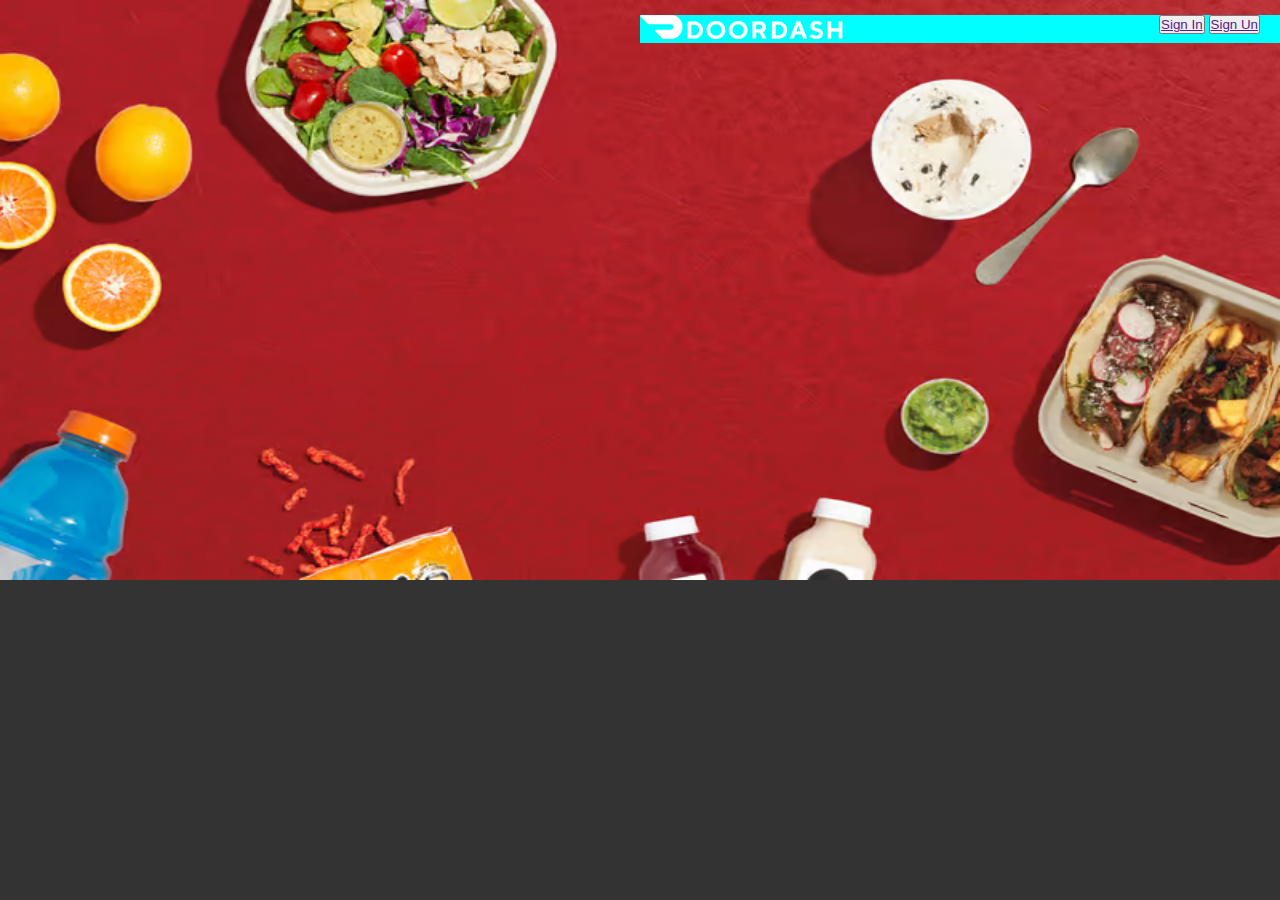
==== index.html @ 11073a84 "adicionando imagem de fundo do header e botões de login e signup" ====
<!DOCTYPE html>
<html lang="en">

<head>
    <meta charset="UTF-8">
    <meta http-equiv="X-UA-Compatible" content="IE=edge">
    <meta name="viewport" content="width=device-width, initial-scale=1.0">
    <link rel="stylesheet" href="reset.css">
    <link rel="stylesheet" href="style.css">
    <link rel="shortcut icon" href="img/favicon.ico" type="image/x-icon">
    <title>DoorDash Food Delivery & Takeout-From Restaurants Near You </title>
</head>

<body>
    <header>
        <img class="imagem-fundo-header" src="img/cabeçalho.avif" alt="">
        <div class="logoELogin">
            <div>
                <img src="img/Vector.png" alt="">
                <img src="img/svg.png" alt="">
            </div>
            <div>
                <ul>
                    <button><a href="">Sign In</a></button>
                    <button><a href="">Sign Un</a></button>
                </ul>
            </div>
        </div>
        <div class="titulo">
            
        </div>

    </header>

</html>
---- style.css ----
header{
    display: flex;
    justify-content:right;
    position: relative;
    height: 580px;
}
.imagem-fundo-header{
    width:100%
}
.logoELogin{
    background-color: aqua;
    width: 50%;
    display: flex;
    justify-content: space-between;
    flex-wrap: wrap;
    margin-top: 15px;
    padding-right: 20px;
    position: absolute;
}
.titulo{
    background-color: pink;
}
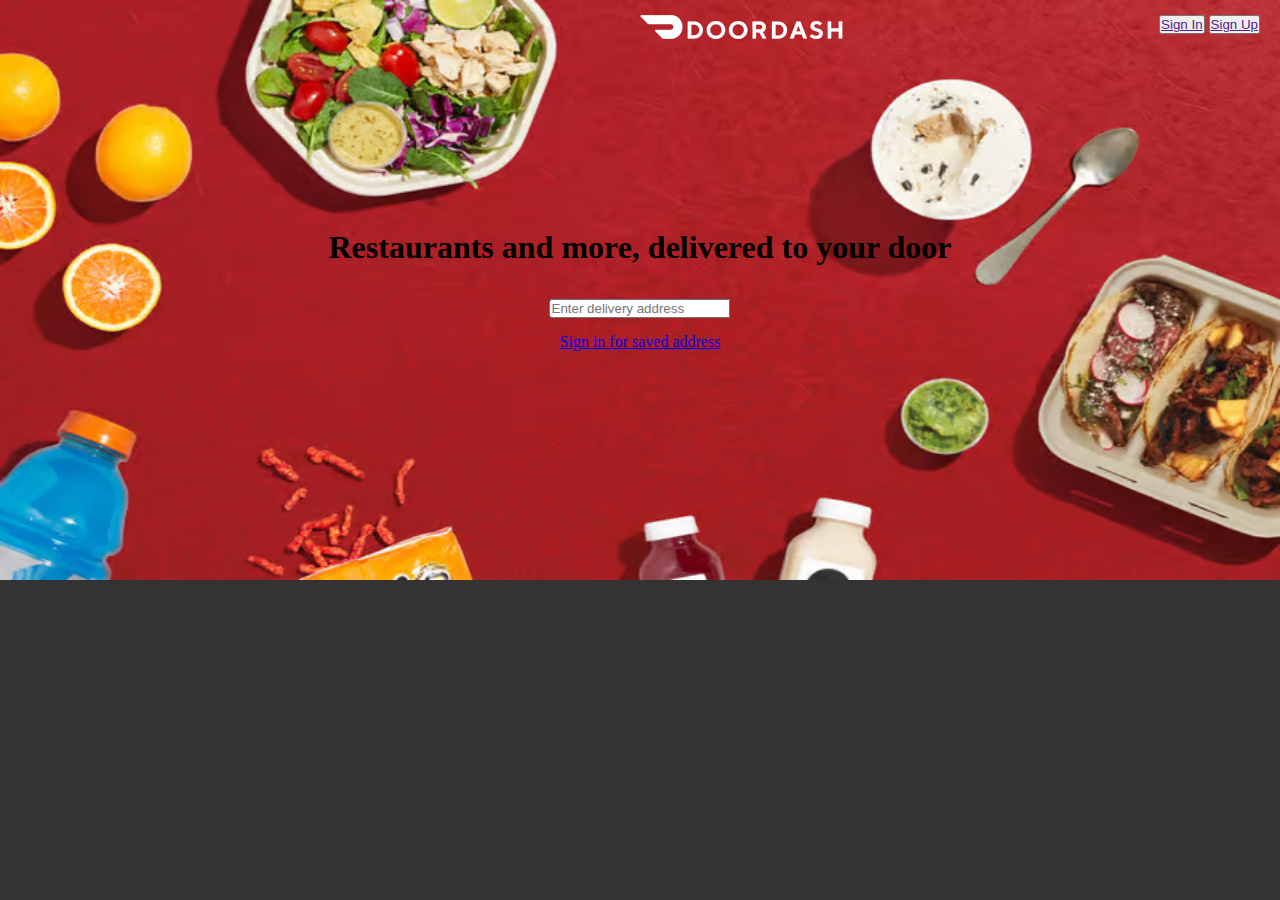
==== commit cf351fe8: "html do header concluido" ====
--- a/index.html
+++ b/index.html
@@ -22,12 +22,17 @@
             <div>
                 <ul>
                     <button><a href="">Sign In</a></button>
-                    <button><a href="">Sign Un</a></button>
+                    <button><a href="">Sign Up</a></button>
                 </ul>
             </div>
         </div>
         <div class="titulo">
-            
+            <h1>Restaurants and more, delivered to your door</h1>
+            <form action="" class="endereco-email-header">
+                <label for="email"></label>
+                <input type="search" placeholder="Enter delivery address">
+            </form>
+            <span><a href="#">Sign in for saved address</a></span>
         </div>
 
     </header>
--- a/style.css
+++ b/style.css
@@ -8,7 +8,6 @@
     width:100%
 }
 .logoELogin{
-    background-color: aqua;
     width: 50%;
     display: flex;
     justify-content: space-between;
@@ -18,5 +17,21 @@
     position: absolute;
 }
 .titulo{
-    background-color: pink;
+    position: absolute;
+    top: 50%;
+    left: 50%;
+    transform: translate(-50%, -50%);
+    flex-wrap: wrap;    
+}
+.endereco-email-header{
+    display: flex;
+    justify-content: center;
+    margin-top: 33px;
+}
+.titulo 
+span 
+a{
+    display: flex;
+    justify-content: center;
+    margin-top: 15px;
 }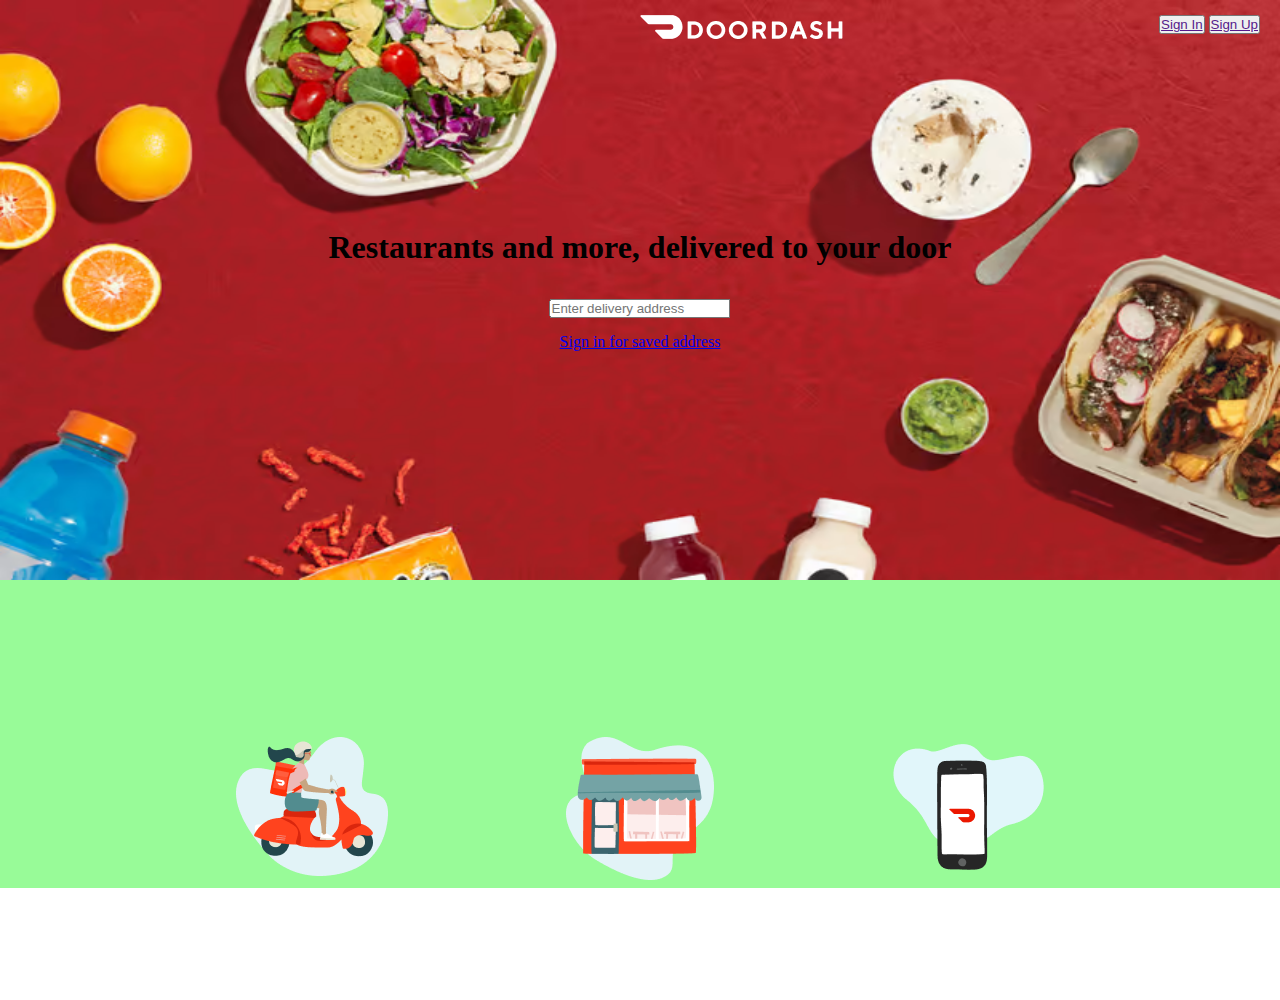
==== commit ebdf713b: "adicionando imagens da seção facilidades" ====
--- a/index.html
+++ b/index.html
@@ -34,7 +34,19 @@
             </form>
             <span><a href="#">Sign in for saved address</a></span>
         </div>
-
     </header>
+    <main>
+        <section class="facilidades">
+            <div class="moto">
+                <img src="img/ScootScoot.svg.png" alt="#">
+            </div>
+            <div class="loja">
+                <img src="img/Storefront.svg.png" alt="">
+            </div>
+            <div class="celular">
+                <img src="img/iphone.svg.png" alt="">
+            </div>
+        </section>
+    </main>
 
 </html>--- a/style.css
+++ b/style.css
@@ -34,4 +34,11 @@
     display: flex;
     justify-content: center;
     margin-top: 15px;
+}
+.facilidades{
+    padding: 150px 150px 0 150px;
+    display: flex;
+    justify-content: space-around;
+    flex-wrap: wrap;
+
 }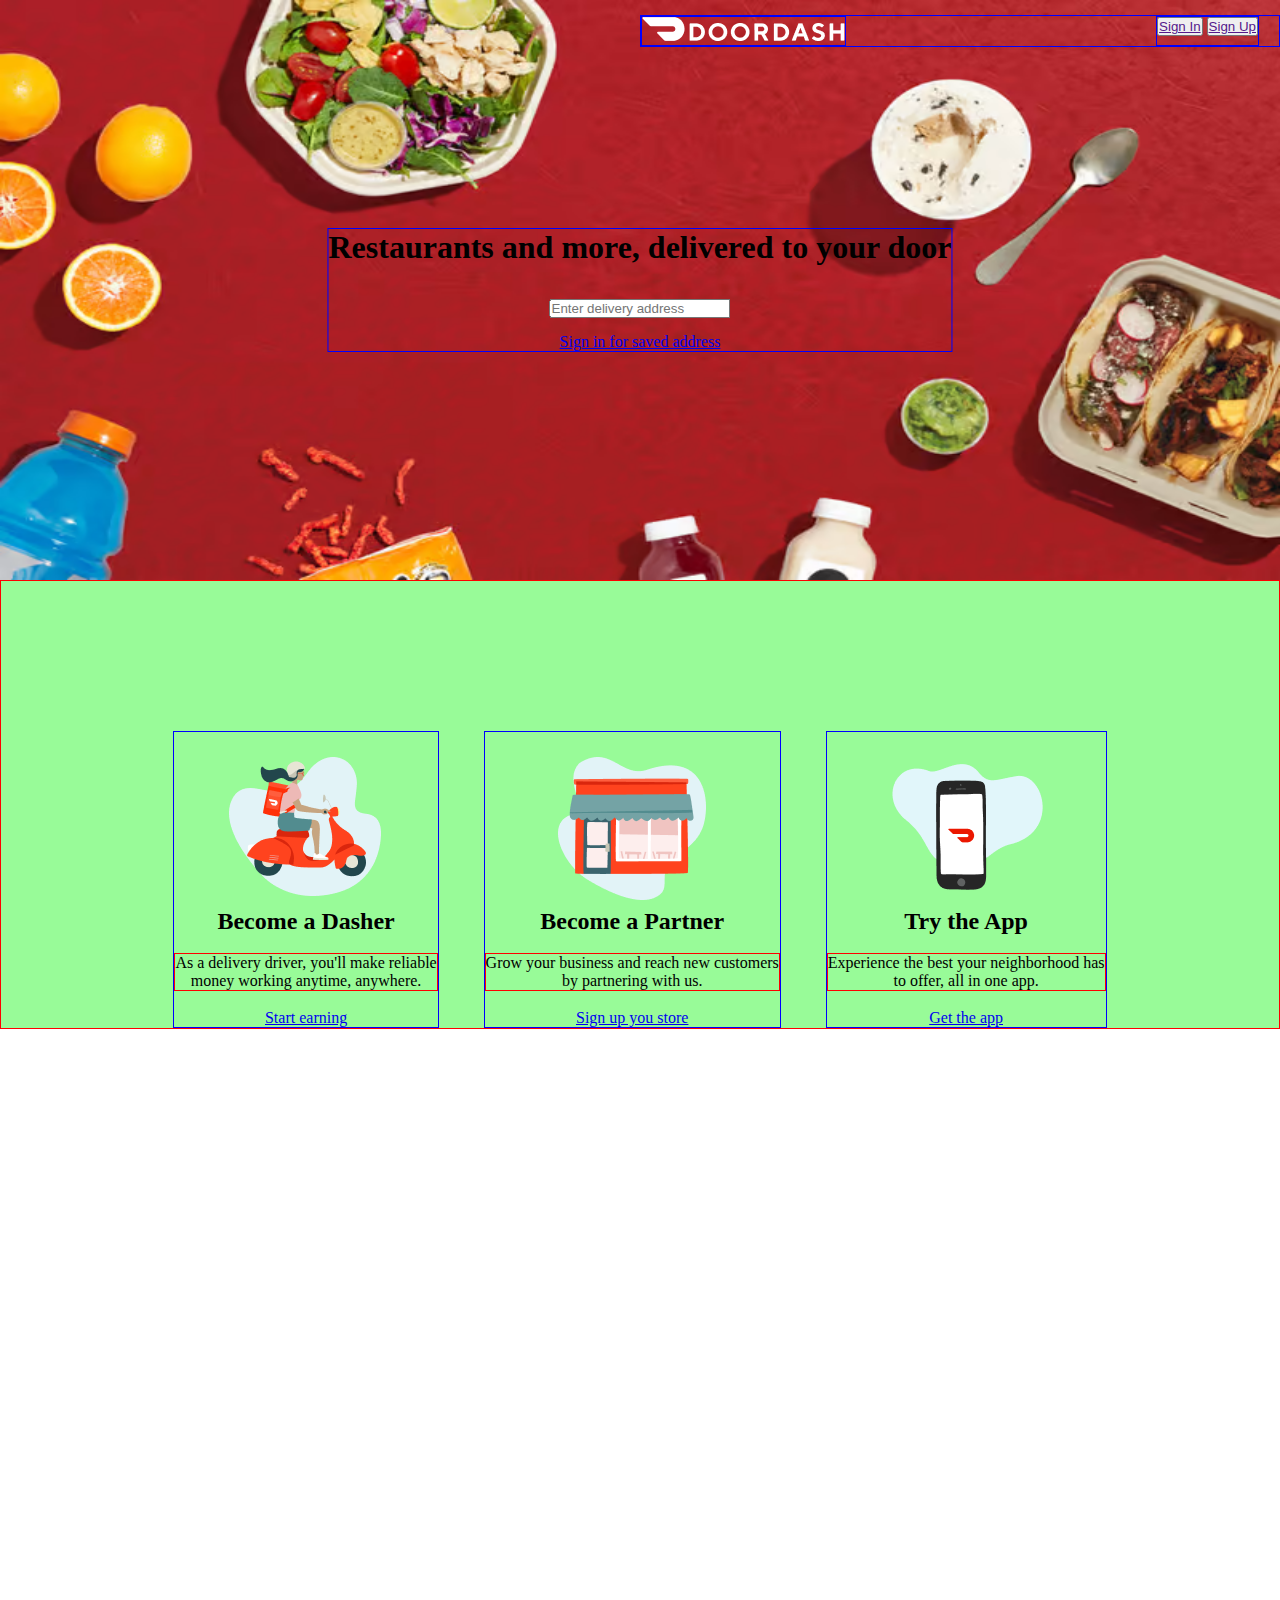
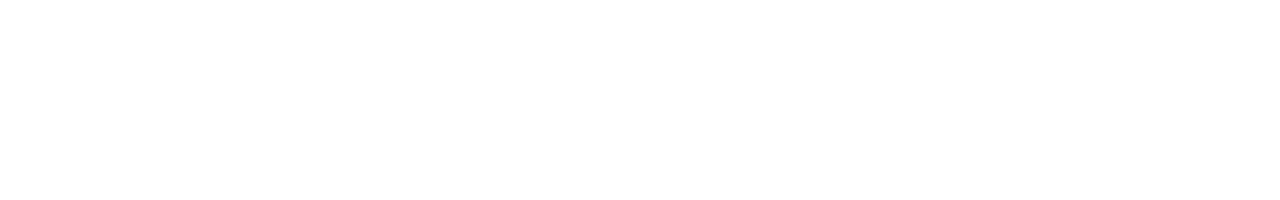
==== commit a808c5a3: "html da seção facilidades concluido" ====
--- a/index.html
+++ b/index.html
@@ -39,12 +39,24 @@
         <section class="facilidades">
             <div class="moto">
                 <img src="img/ScootScoot.svg.png" alt="#">
+                <h2>Become a Dasher</h2>
+                <p>As a delivery driver, you'll make reliable
+                    money working anytime, anywhere.</p>
+                <a href="#">Start earning</a>
             </div>
             <div class="loja">
                 <img src="img/Storefront.svg.png" alt="">
+                <h2>Become a Partner</h2>
+                <p>Grow your business and reach new customers
+                    by partnering with us.</p>
+                <a href="#">Sign up you store</a>
             </div>
             <div class="celular">
                 <img src="img/iphone.svg.png" alt="">
+                <h2>Try the App</h2>
+                <p>Experience the best your neighborhood has
+                    to offer, all in one app.</p>
+                <a href="#">Get the app</a>
             </div>
         </section>
     </main>
--- a/style.css
+++ b/style.css
@@ -40,5 +40,10 @@
     display: flex;
     justify-content: space-around;
     flex-wrap: wrap;
-
-}+    text-align: center;    
+}
+.facilidades, p{
+    border: 1px solid red;
+    white-space: pre-line;
+    
+}
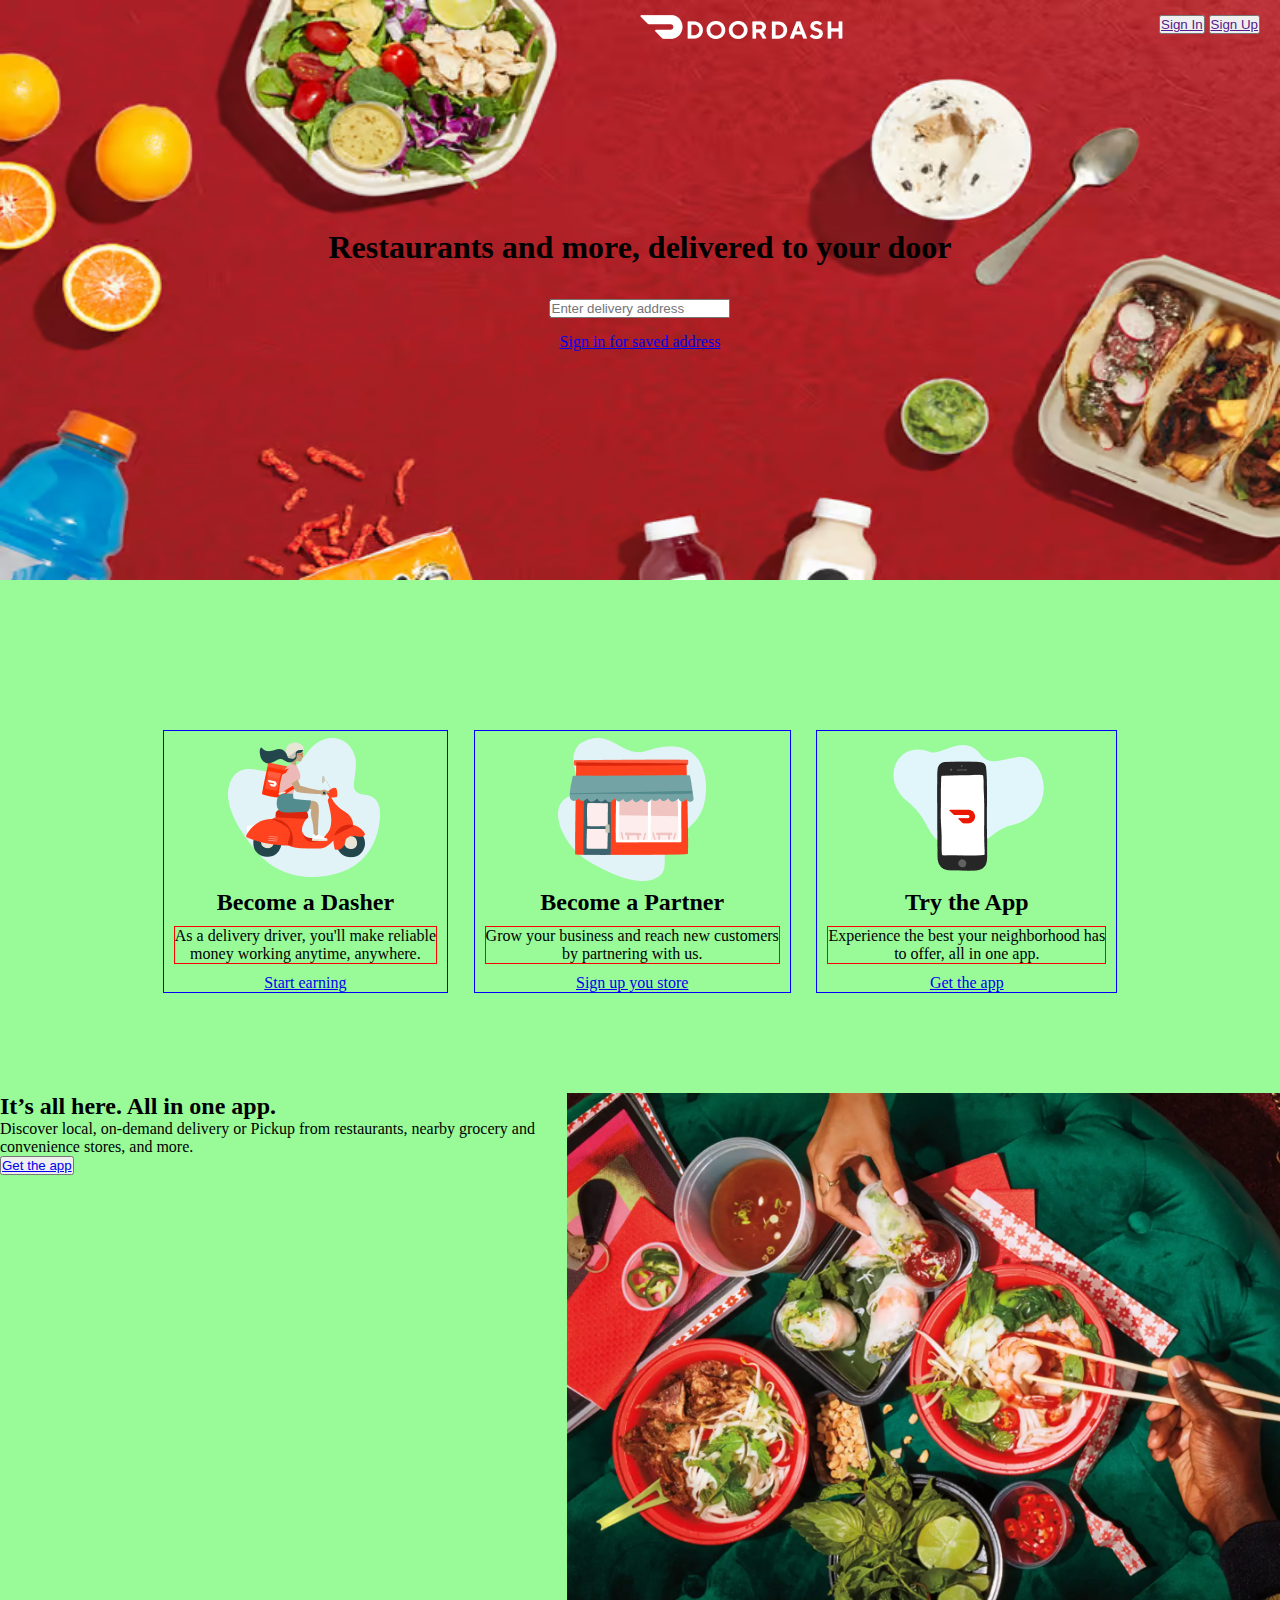
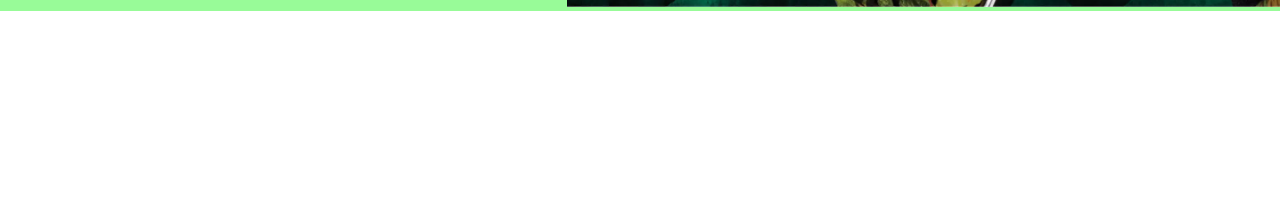
==== commit 29e4b509: "iniciando o html da seção all-in-one-app" ====
--- a/index.html
+++ b/index.html
@@ -59,6 +59,18 @@
                 <a href="#">Get the app</a>
             </div>
         </section>
+        <section class="all-in-one-app">
+            <div>
+                <h2>It’s all here. All in one app.</h2>
+                <p>Discover local, on-demand delivery or
+                    Pickup from restaurants, nearby grocery
+                    and convenience stores, and more.</p>
+                    <button><a href="#">Get the app</a></button>
+            </div>
+            <div>
+                <img src="img/imagem1" alt="pessoas comendo">
+            </div>
+        </section>
     </main>
 
 </html>--- a/style.css
+++ b/style.css
@@ -42,8 +42,24 @@
     flex-wrap: wrap;
     text-align: center;    
 }
-.facilidades, p{
+.facilidades p{
     border: 1px solid red;
     white-space: pre-line;
+    margin: 10px 10px;    
+}
+.all-in-one-app{
+    display: flex;
+    margin-top: 100px;
+}
+.all-in-one-app
+div 
+h2 
+p 
+button{
     
 }
+.all-in-one-app 
+img{
+    height: 514px;
+}
+
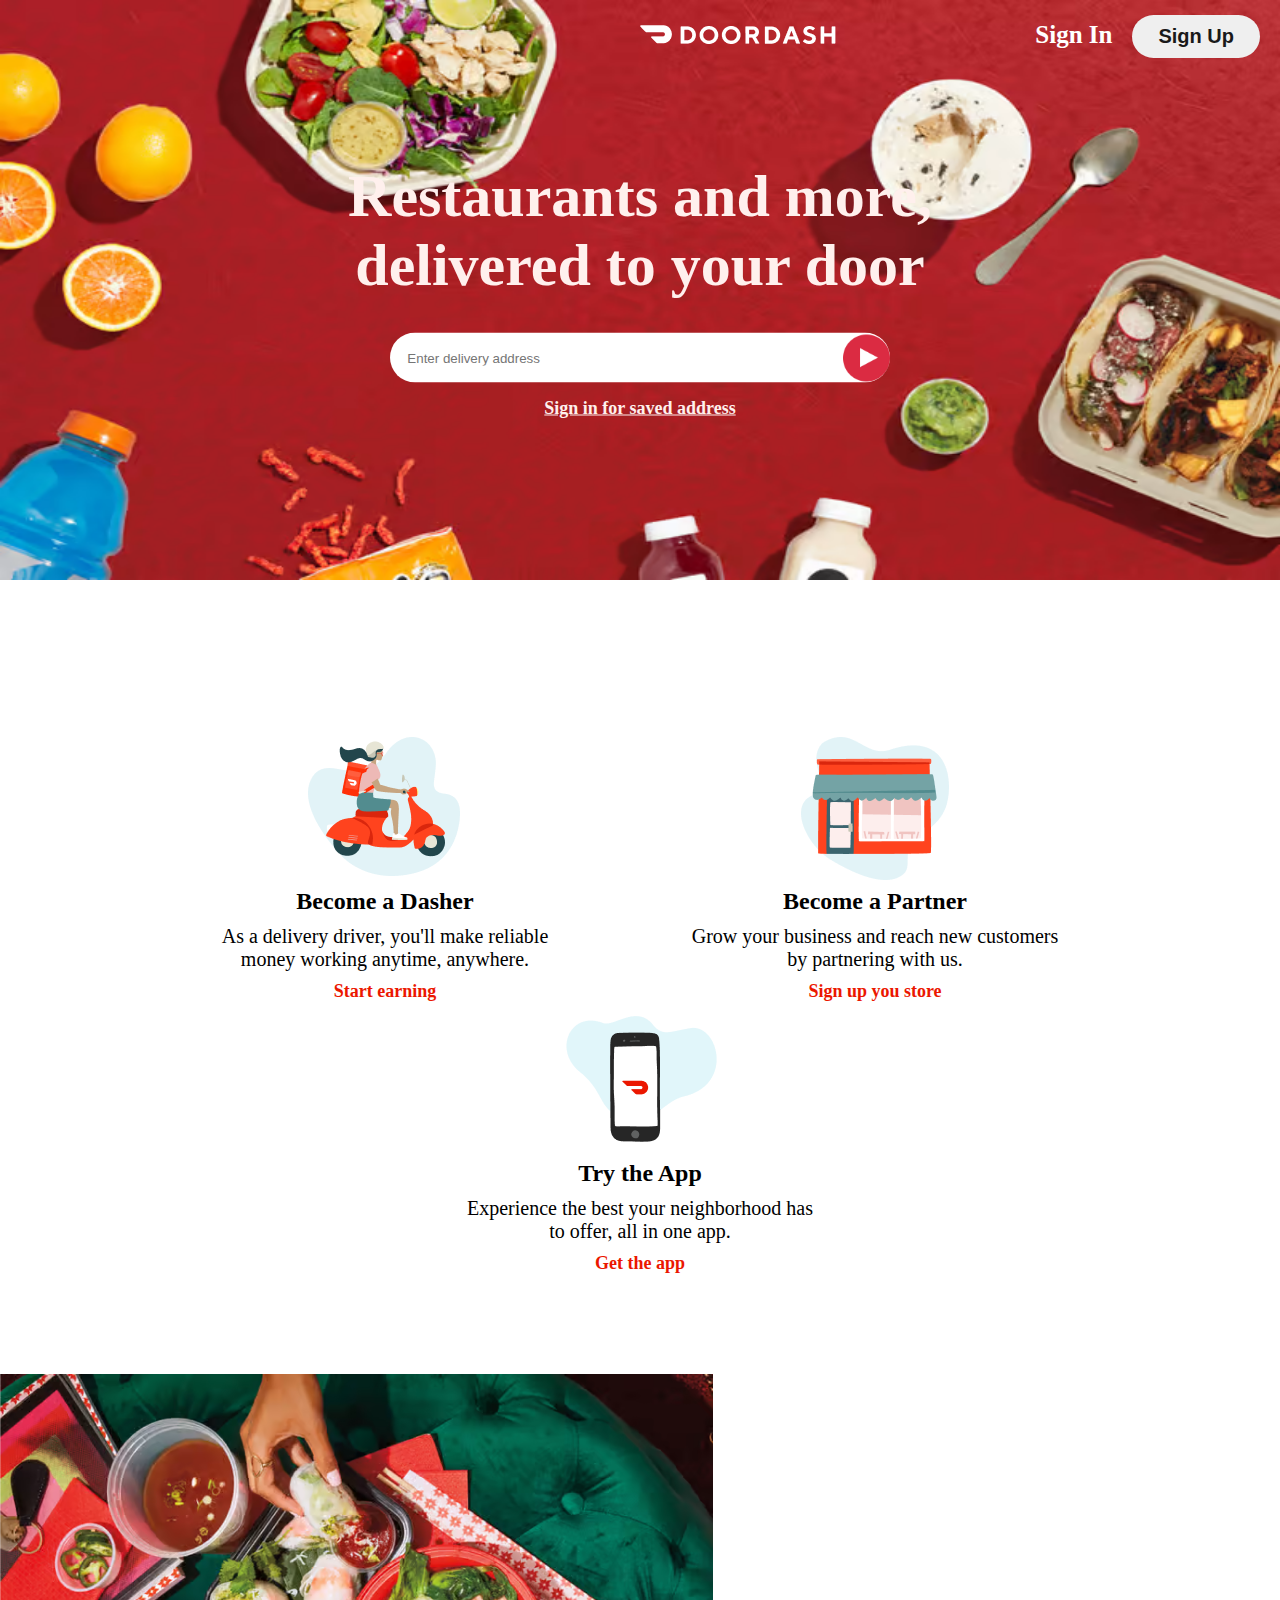
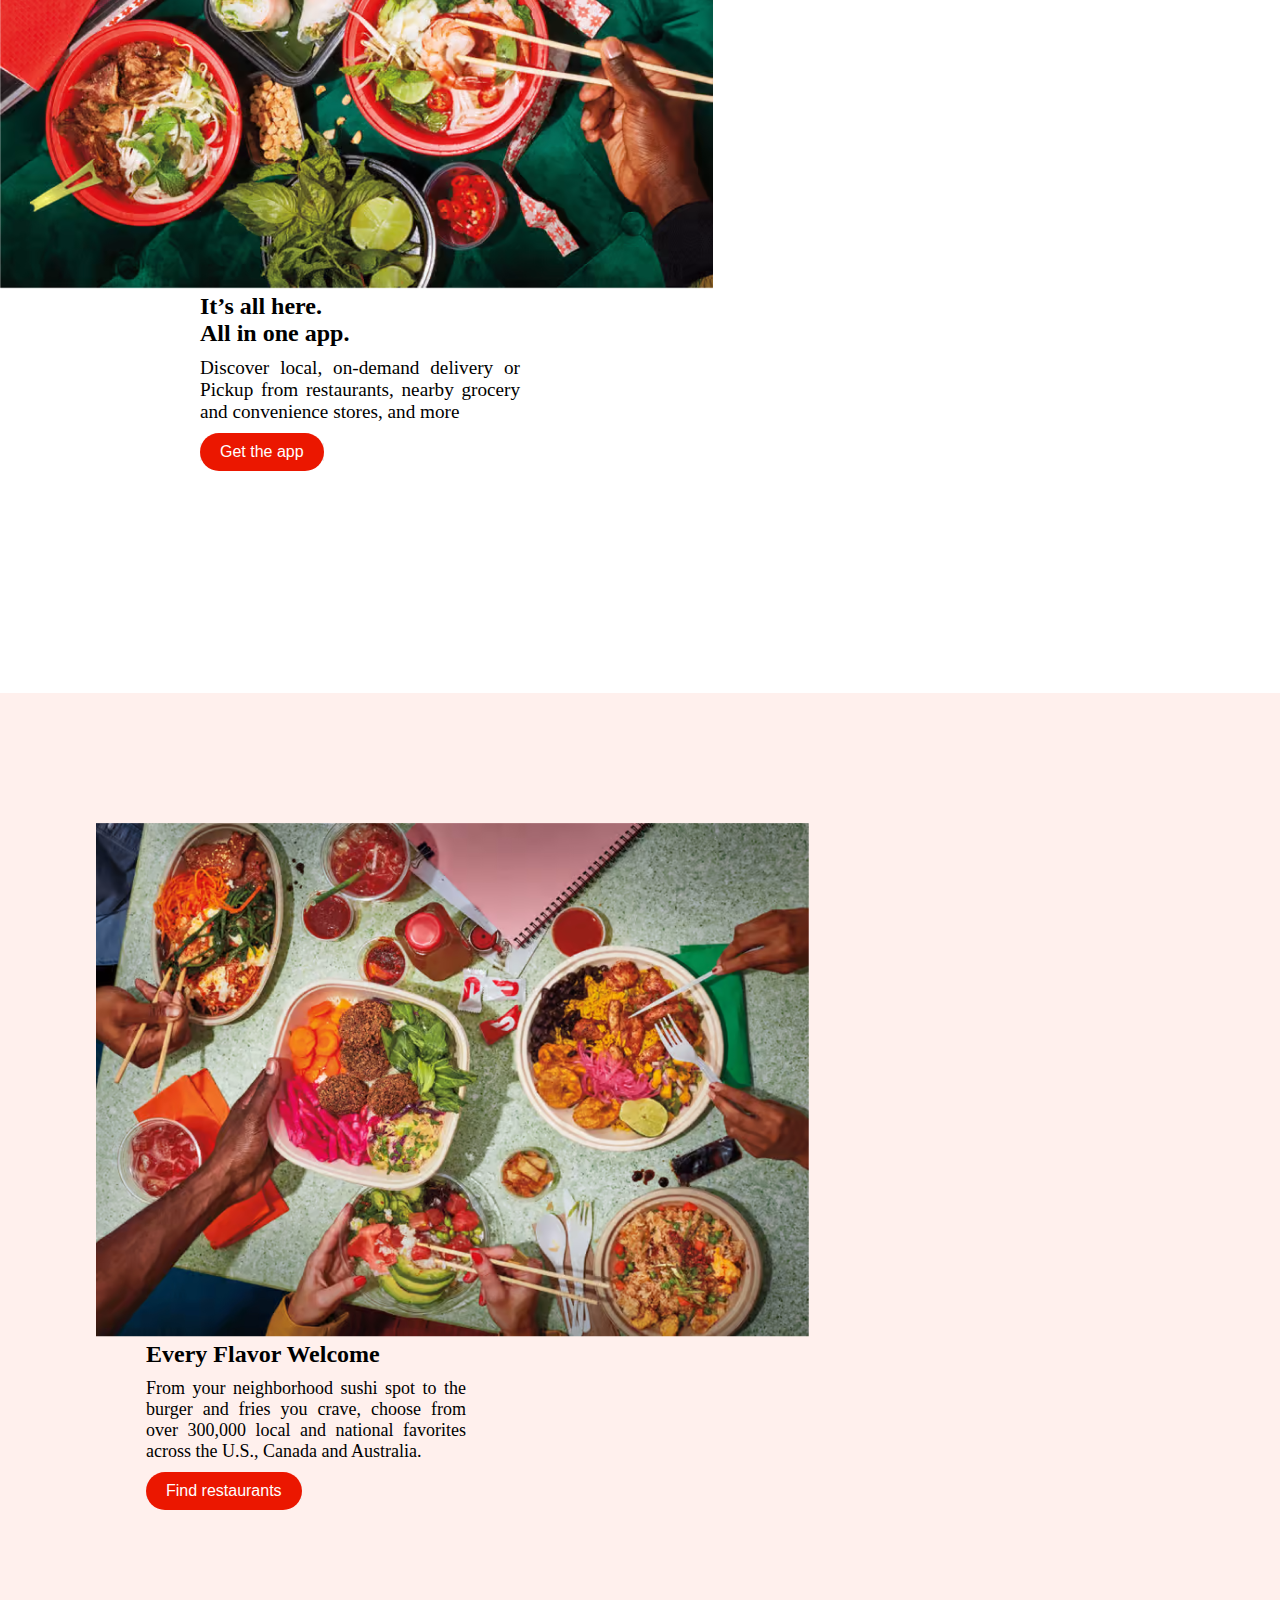
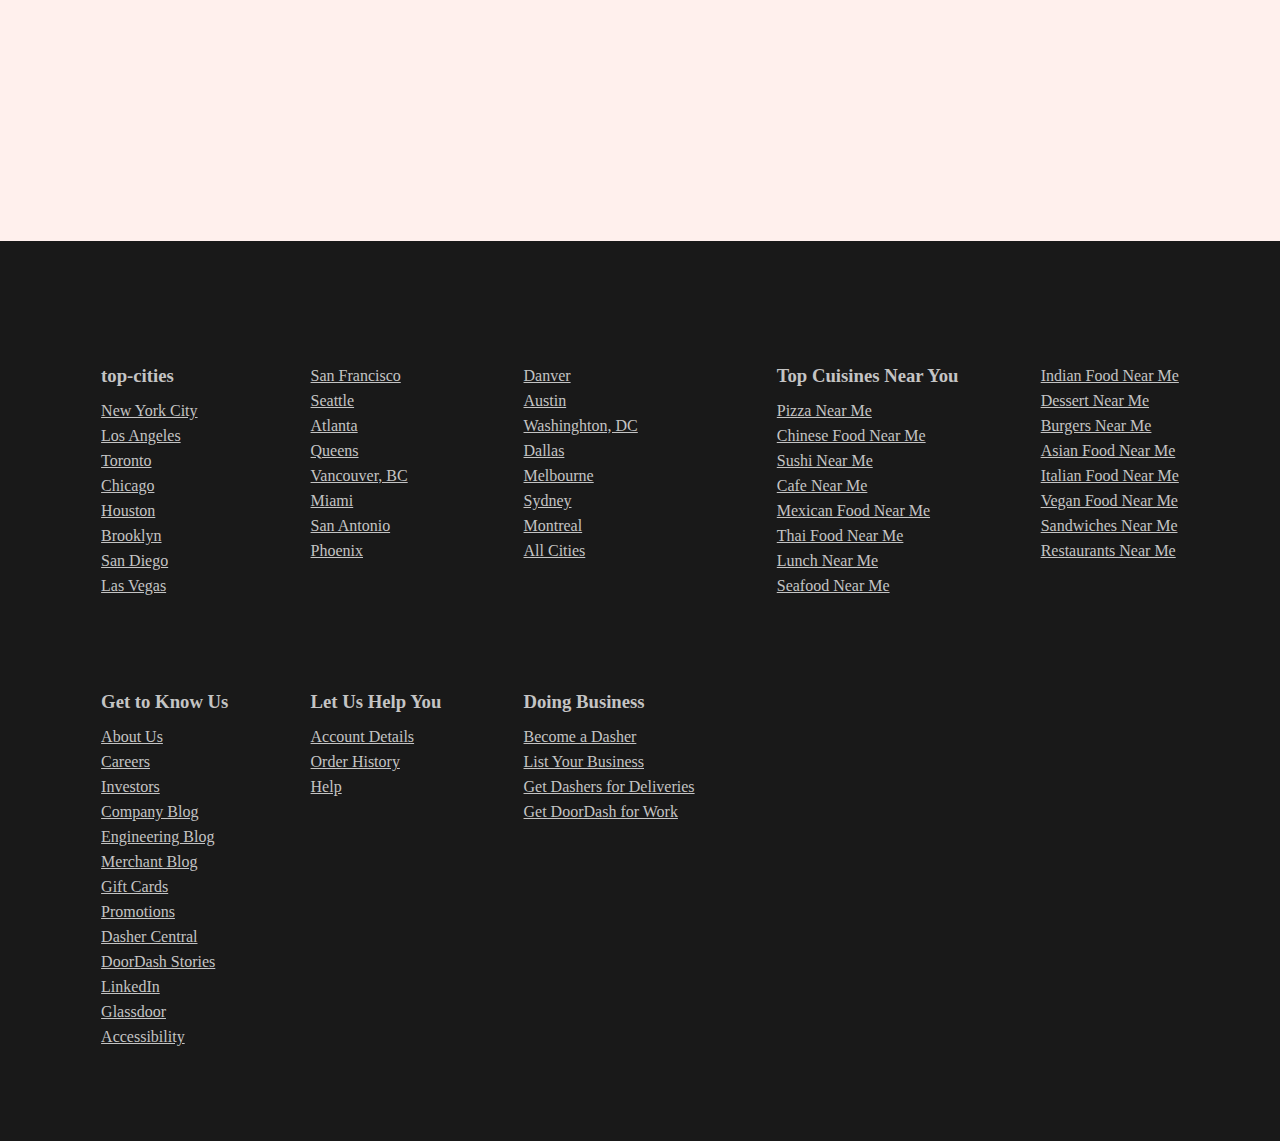
==== commit c2e9001b: "projeto 95% concluido" ====
--- a/index.html
+++ b/index.html
@@ -16,21 +16,23 @@
         <img class="imagem-fundo-header" src="img/cabeçalho.avif" alt="">
         <div class="logoELogin">
             <div>
-                <img src="img/Vector.png" alt="">
-                <img src="img/svg.png" alt="">
+                <h1>
+                    <img src="img/Vector.png" alt="">
+                    <img src="img/svg.png" alt="">
+                </h1>
             </div>
             <div>
                 <ul>
-                    <button><a href="">Sign In</a></button>
-                    <button><a href="">Sign Up</a></button>
+                    <span id="signup"><a href="">Sign In</a></span>
+                    <button id="signin"><a href="">Sign Up</a></button>
                 </ul>
             </div>
         </div>
         <div class="titulo">
-            <h1>Restaurants and more, delivered to your door</h1>
+            <h2>Restaurants and more, delivered to your door</h2>
             <form action="" class="endereco-email-header">
-                <label for="email"></label>
-                <input type="search" placeholder="Enter delivery address">
+                <label for="search"></label>
+                <input id="gps" type="search" placeholder="Enter delivery address">
             </form>
             <span><a href="#">Sign in for saved address</a></span>
         </div>
@@ -59,18 +61,138 @@
                 <a href="#">Get the app</a>
             </div>
         </section>
-        <section class="all-in-one-app">
-            <div>
-                <h2>It’s all here. All in one app.</h2>
+        <section class="one-app">
+            <div class="info-one-app">
+                <h2>It’s all here. <br>All in one app.</h2>
+
                 <p>Discover local, on-demand delivery or
                     Pickup from restaurants, nearby grocery
-                    and convenience stores, and more.</p>
-                    <button><a href="#">Get the app</a></button>
+                    and convenience stores, and more</p>
+                <button id="botao-vermelho"><a href="#">Get the app</a></button>
             </div>
             <div>
-                <img src="img/imagem1" alt="pessoas comendo">
+                <img src="img/all_in_one.jpg.png" alt="pessoas comendo">
             </div>
         </section>
+
+        <!-- segunda imagem -->
+
+        <div class="background">
+            <section class="every-flavor-welcome">
+                <div>
+                    <img src="img/ev_fla_wel_alt.jpg.png" alt="pessoas comendo">
+                </div>
+                <div class="info-every-flavor-welcome">
+                    <h2>Every Flavor Welcome</h2>
+                    <p>From your neighborhood sushi spot to the burger and fries you crave, choose from over 300,000 local and national favorites across the U.S., Canada and Australia.</p>
+                    <button id="botao-vermelho"><a href="#">Find restaurants</a></button>
+                </div>
+            </section>
+        </div>
     </main>
+    <footer>
+        <div>
+            <h3>top-cities</h3>
+            <ul>
+                <li><a href="">New York City</a></li>
+                <li><a href="">Los Angeles</a></li>
+                <li><a href="">Toronto</a></li>
+                <li><a href="">Chicago</a></li>
+                <li><a href="">Houston</a></li>
+                <li><a href="">Brooklyn</a></li>
+                <li><a href="">San Diego</a></li>
+                <li><a href="">Las Vegas</a></li>
+            </ul>
+        </div>
+        <div>
+            <ul>
+                <li><a href="">San Francisco</a></li>
+                <li><a href="">Seattle</a></li>
+                <li><a href="">Atlanta</a></li>
+                <li><a href="">Queens</a></li>
+                <li><a href="">Vancouver, BC</a></li>
+                <li><a href="">Miami</a></li>
+                <li><a href="">San Antonio</a></li>
+                <li><a href="">Phoenix</a></li>
+            </ul>
+        </div>
+        <div>
+            <ul>
+                <li><a href="">Danver</a></li>
+                <li><a href="">Austin</a></li>
+                <li><a href="">Washinghton, DC</a></li>
+                <li><a href="">Dallas</a></li>
+                <li><a href="">Melbourne</a></li>
+                <li><a href="">Sydney</a></li>
+                <li><a href="">Montreal</a></li>
+                <li><a href="">All Cities</a></li>
+            </ul>
+        </div>
+        <div>
+            <h3>Top Cuisines Near You</h3>
+            <ul>
+                <li><a href="">Pizza Near Me</a></li>
+                <li><a href="">Chinese Food Near Me</a></li>
+                <li><a href="">Sushi Near Me</a></li>
+                <li><a href="">Cafe Near Me</a></li>
+                <li><a href="">Mexican Food Near Me</a></li>
+                <li><a href="">Thai Food Near Me</a></li>
+                <li><a href="">Lunch Near Me</a></li>
+                <li><a href="">Seafood Near Me</a></li>
+            </ul>
+        </div>
+        <div>
+            <ul>
+                <li><a href="">Indian Food Near Me</a></li>
+                <li><a href="">Dessert Near Me</a></li>
+                <li><a href="">Burgers Near Me</a></li>
+                <li><a href="">Asian Food Near Me</a></li>
+                <li><a href="">Italian Food Near Me</a></li>
+                <li><a href="">Vegan Food Near Me</a></li>
+                <li><a href="">Sandwiches Near Me</a></li>
+                <li><a href="">Restaurants Near Me</a></li>
+            </ul>
+        </div>
+
+        <div>
+            <h3>Get to Know Us</h3>
+            <ul>
+                <li><a href="">About Us</a></li>
+                <li><a href="">Careers</a></li>
+                <li><a href="">Investors</a></li>
+                <li><a href="">Company Blog</a></li>
+                <li><a href="">Engineering Blog</a></li>
+                <li><a href="">Merchant Blog</a></li>
+                <li><a href="">Gift Cards</a></li>
+                <li><a href="">Promotions</a></li>
+                <li><a href="">Dasher Central</a></li>
+                <li><a href="">DoorDash Stories</a></li>
+                <li><a href="">LinkedIn</a></li>
+                <li><a href="">Glassdoor</a></li>
+                <li><a href="">Accessibility</a></li>
+            </ul>
+        </div>
+        <div>
+            <h3>Let Us Help You</h3>
+            <ul>
+                <li><a href="">Account Details</a></li>
+                <li><a href="">Order History</a></li>
+                <li><a href="">Help</a></li>
+            </ul>
+        </div>
+        <div>
+            <h3>Doing Business</h3>
+            <ul>
+                <li><a href="">Become a Dasher</a></li>
+                <li><a href="">List Your Business</a></li>
+                <li><a href="">Get Dashers for Deliveries</a></li>
+                <li><a href="">Get DoorDash for Work</a></li>
+            </ul>
+        </div>
+        <div class="google">
+            <div><img src="img/div.png" alt=""></div>
+            <div><img src="img/div2.png" alt=""></div>
+        </div>
+    </footer>
 
 </html>--- a/style.css
+++ b/style.css
@@ -1,65 +1,208 @@
-header{
-    display: flex;
-    justify-content:right;
-    position: relative;
-    height: 580px;
-}
-.imagem-fundo-header{
-    width:100%
-}
-.logoELogin{
-    width: 50%;
-    display: flex;
-    justify-content: space-between;
-    flex-wrap: wrap;
-    margin-top: 15px;
-    padding-right: 20px;
-    position: absolute;
-}
-.titulo{
-    position: absolute;
-    top: 50%;
-    left: 50%;
-    transform: translate(-50%, -50%);
-    flex-wrap: wrap;    
-}
-.endereco-email-header{
-    display: flex;
-    justify-content: center;
-    margin-top: 33px;
-}
-.titulo 
-span 
-a{
-    display: flex;
-    justify-content: center;
-    margin-top: 15px;
-}
-.facilidades{
-    padding: 150px 150px 0 150px;
-    display: flex;
-    justify-content: space-around;
-    flex-wrap: wrap;
-    text-align: center;    
-}
-.facilidades p{
-    border: 1px solid red;
-    white-space: pre-line;
-    margin: 10px 10px;    
-}
-.all-in-one-app{
-    display: flex;
-    margin-top: 100px;
-}
-.all-in-one-app
-div 
-h2 
-p 
-button{
-    
-}
-.all-in-one-app 
-img{
-    height: 514px;
+header {
+  display: flex;
+  justify-content: right;
+  position: relative;
+  height: 580px;
+}
+.imagem-fundo-header {
+  width: 100%;
+}
+.logoELogin {
+  width: 50%;
+  display: flex;
+  justify-content: space-between;
+  flex-wrap: wrap;
+  margin-top: 15px;
+  padding-right: 20px;
+  position: absolute;
+}
+.titulo {
+  position: absolute;
+  top: 50%;
+  left: 50%;
+  transform: translate(-50%, -50%);
+  flex-wrap: wrap;
+}
+.titulo h2 {
+  color: rgba(255, 240, 237, 1);
+  font-size: 60px;
+  text-align: center;
+}
+.titulo span a {
+  color: rgba(255, 240, 237, 1);
+  font-size: 18px;
+  font-weight: bold;
+}
+input[type="search"] {
+  height: 50px;
+  width: 500px;
+  border-radius: 1000px;
+  border: 0;
+}
+input{
+  background-image: url("img/botao-play.png");
+  background-repeat: no-repeat;
+  background-position: right;
+  background-size: 3.5em;
+  padding-left: 1.3em;
+}
+.endereco-email-header {
+  display: flex;
+  justify-content: center;
+  margin-top: 33px;
+}
+.titulo span a {
+  display: flex;
+  justify-content: center;
+  margin-top: 15px;
+}
+.facilidades {
+  padding: 150px 150px 0 150px;
+  display: flex;
+  justify-content: space-around;
+  flex-wrap: wrap;
+  text-align: center;
+}
+.facilidades p {
+  white-space: pre-line;
+  margin: 10px 10px;
+}
+.facilidades a {
+  text-decoration: none;
+  color: rgba(235, 23, 0, 1);
+  font-size: 18px;
+  font-weight: bold;
+}
+.moto p {
+  font-size: 20px;
+}
+.loja p {
+  font-size: 20px;
+}
+.celular p {
+  font-size: 20px;
 }
 
+.one-app {
+  margin-top: 100px;
+  display: flex;
+  align-items: center;
+  flex-wrap: wrap-reverse;
+}
+.one-app img {
+  max-width: 100%;
+}
+.info-one-app {
+  height: 400px;
+  justify-content: space-around;
+  text-align: justify;
+  width: 370px;
+  word-wrap: break-word;
+  position: relative;
+  margin-left: 150px;
+  margin-right: 150px;
+  padding-left: 50px;
+}
+.info-one-app p {
+  font-size: larger;
+  padding-top: 10px;
+}
+.info-one-app button {
+  margin-top: 20px;
+  position: absolute;
+  left: 50px;
+}
+
+/* segunda imagem */
+.background {
+  background-color: rgba(255, 240, 237, 1);
+  padding: 30px 164px 100px 96px;
+}
+
+.every-flavor-welcome {
+  margin-top: 100px;
+  display: flex;
+  align-items: center;
+  flex-wrap: wrap;
+}
+.info-every-flavor-welcome p {
+  font-size: large;
+  padding-top: 10px;
+}
+.every-flavor-welcome img {
+  max-width: 100%;
+}
+.info-every-flavor-welcome {
+  height: 400px;
+  justify-content: space-around;
+  text-align: justify;
+  width: 370px;
+  word-wrap: break-word;
+  position: relative; /* botao */
+  margin-right: 150px;
+  margin-right: 150px;
+  padding-left: 50px;
+}
+.every-flavor-welcome button {
+  margin-top: 20px;
+  position: absolute;
+  left: 50px;
+}
+footer {
+  height: 100vh;
+  background: #191919;
+  display: grid;
+  grid-template-columns: auto auto auto auto auto;
+  padding: 30px 60px 0 60px;
+  font-size: 16px;
+  line-height: 25px;
+  align-content: space-evenly;
+  justify-content: space-around;
+  position: relative;
+}
+footer a,
+h3 {
+  color: #c4c4c4;
+  padding-bottom: 10px;
+}
+footer div ul,
+li {
+  list-style: none;
+}
+.google {
+  position: absolute;
+  bottom: 280px;
+  left: 80pc;
+  display: block;
+}
+/* botões */
+#botao-vermelho {
+  border: 0;
+}
+#botao-vermelho a {
+  background-color: rgba(235, 23, 0, 1);
+  padding: 10px 20px 11px 20px;
+  border-radius: 1000px;
+  color: rgba(255, 255, 255, 1);
+  text-decoration: none;
+  font-size: 16px;
+}
+#signup a {
+  color: rgba(255, 255, 255, 1);
+  padding: 20px 16px;
+  font-size: 25px;
+  text-decoration: none;
+  font-weight: bold;
+}
+#signin {
+  border-radius: 1000px;
+  border: none;
+  padding: 10px;
+}
+#signin a {
+  color: #191919;
+  padding: 20px 16px;
+  font-size: 20px;
+  text-decoration: none;
+  font-weight: bold;
+}
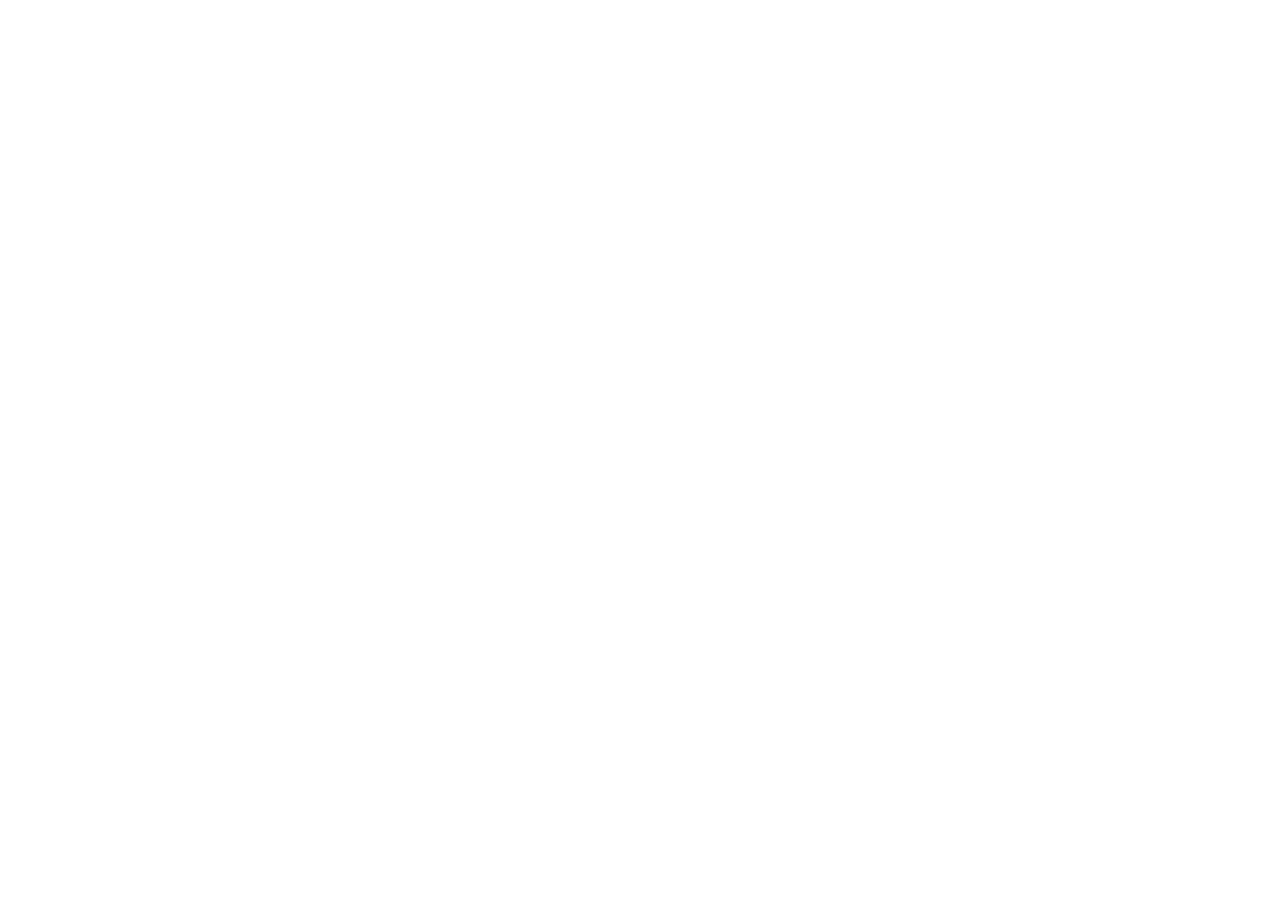
==== commit 96fe6a09: "anady" ====
--- a/index.html
+++ b/index.html
@@ -1,198 +1,12 @@
 <!DOCTYPE html>
 <html lang="en">
-
 <head>
     <meta charset="UTF-8">
     <meta http-equiv="X-UA-Compatible" content="IE=edge">
     <meta name="viewport" content="width=device-width, initial-scale=1.0">
-    <link rel="stylesheet" href="reset.css">
-    <link rel="stylesheet" href="style.css">
-    <link rel="shortcut icon" href="img/favicon.ico" type="image/x-icon">
-    <title>DoorDash Food Delivery & Takeout-From Restaurants Near You </title>
+    <title>Análise</title>
 </head>
-
 <body>
-    <header>
-        <img class="imagem-fundo-header" src="img/cabeçalho.avif" alt="">
-        <div class="logoELogin">
-            <div>
-                <h1>
-                    <img src="img/Vector.png" alt="">
-                    <img src="img/svg.png" alt="">
-                </h1>
-            </div>
-            <div>
-                <ul>
-                    <span id="signup"><a href="">Sign In</a></span>
-                    <button id="signin"><a href="">Sign Up</a></button>
-                </ul>
-            </div>
-        </div>
-        <div class="titulo">
-            <h2>Restaurants and more, delivered to your door</h2>
-            <form action="" class="endereco-email-header">
-                <label for="search"></label>
-                <input id="gps" type="search" placeholder="Enter delivery address">
-            </form>
-            <span><a href="#">Sign in for saved address</a></span>
-        </div>
-    </header>
-    <main>
-        <section class="facilidades">
-            <div class="moto">
-                <img src="img/ScootScoot.svg.png" alt="#">
-                <h2>Become a Dasher</h2>
-                <p>As a delivery driver, you'll make reliable
-                    money working anytime, anywhere.</p>
-                <a href="#">Start earning</a>
-            </div>
-            <div class="loja">
-                <img src="img/Storefront.svg.png" alt="">
-                <h2>Become a Partner</h2>
-                <p>Grow your business and reach new customers
-                    by partnering with us.</p>
-                <a href="#">Sign up you store</a>
-            </div>
-            <div class="celular">
-                <img src="img/iphone.svg.png" alt="">
-                <h2>Try the App</h2>
-                <p>Experience the best your neighborhood has
-                    to offer, all in one app.</p>
-                <a href="#">Get the app</a>
-            </div>
-        </section>
-        <section class="one-app">
-            <div class="info-one-app">
-                <h2>It’s all here. <br>All in one app.</h2>
-
-                <p>Discover local, on-demand delivery or
-                    Pickup from restaurants, nearby grocery
-                    and convenience stores, and more</p>
-                <button id="botao-vermelho"><a href="#">Get the app</a></button>
-            </div>
-            <div>
-                <img src="img/all_in_one.jpg.png" alt="pessoas comendo">
-            </div>
-        </section>
-
-        <!-- segunda imagem -->
-
-        <div class="background">
-            <section class="every-flavor-welcome">
-                <div>
-                    <img src="img/ev_fla_wel_alt.jpg.png" alt="pessoas comendo">
-                </div>
-                <div class="info-every-flavor-welcome">
-                    <h2>Every Flavor Welcome</h2>
-                    <p>From your neighborhood sushi spot to the burger and fries you crave, choose from over 300,000 local and national favorites across the U.S., Canada and Australia.</p>
-                    <button id="botao-vermelho"><a href="#">Find restaurants</a></button>
-                </div>
-            </section>
-        </div>
-    </main>
-    <footer>
-        <div>
-            <h3>top-cities</h3>
-            <ul>
-                <li><a href="">New York City</a></li>
-                <li><a href="">Los Angeles</a></li>
-                <li><a href="">Toronto</a></li>
-                <li><a href="">Chicago</a></li>
-                <li><a href="">Houston</a></li>
-                <li><a href="">Brooklyn</a></li>
-                <li><a href="">San Diego</a></li>
-                <li><a href="">Las Vegas</a></li>
-            </ul>
-        </div>
-        <div>
-            <ul>
-                <li><a href="">San Francisco</a></li>
-                <li><a href="">Seattle</a></li>
-                <li><a href="">Atlanta</a></li>
-                <li><a href="">Queens</a></li>
-                <li><a href="">Vancouver, BC</a></li>
-                <li><a href="">Miami</a></li>
-                <li><a href="">San Antonio</a></li>
-                <li><a href="">Phoenix</a></li>
-            </ul>
-        </div>
-        <div>
-            <ul>
-                <li><a href="">Danver</a></li>
-                <li><a href="">Austin</a></li>
-                <li><a href="">Washinghton, DC</a></li>
-                <li><a href="">Dallas</a></li>
-                <li><a href="">Melbourne</a></li>
-                <li><a href="">Sydney</a></li>
-                <li><a href="">Montreal</a></li>
-                <li><a href="">All Cities</a></li>
-            </ul>
-        </div>
-        <div>
-            <h3>Top Cuisines Near You</h3>
-            <ul>
-                <li><a href="">Pizza Near Me</a></li>
-                <li><a href="">Chinese Food Near Me</a></li>
-                <li><a href="">Sushi Near Me</a></li>
-                <li><a href="">Cafe Near Me</a></li>
-                <li><a href="">Mexican Food Near Me</a></li>
-                <li><a href="">Thai Food Near Me</a></li>
-                <li><a href="">Lunch Near Me</a></li>
-                <li><a href="">Seafood Near Me</a></li>
-            </ul>
-        </div>
-        <div>
-            <ul>
-                <li><a href="">Indian Food Near Me</a></li>
-                <li><a href="">Dessert Near Me</a></li>
-                <li><a href="">Burgers Near Me</a></li>
-                <li><a href="">Asian Food Near Me</a></li>
-                <li><a href="">Italian Food Near Me</a></li>
-                <li><a href="">Vegan Food Near Me</a></li>
-                <li><a href="">Sandwiches Near Me</a></li>
-                <li><a href="">Restaurants Near Me</a></li>
-            </ul>
-        </div>
-
-        <div>
-            <h3>Get to Know Us</h3>
-            <ul>
-                <li><a href="">About Us</a></li>
-                <li><a href="">Careers</a></li>
-                <li><a href="">Investors</a></li>
-                <li><a href="">Company Blog</a></li>
-                <li><a href="">Engineering Blog</a></li>
-                <li><a href="">Merchant Blog</a></li>
-                <li><a href="">Gift Cards</a></li>
-                <li><a href="">Promotions</a></li>
-                <li><a href="">Dasher Central</a></li>
-                <li><a href="">DoorDash Stories</a></li>
-                <li><a href="">LinkedIn</a></li>
-                <li><a href="">Glassdoor</a></li>
-                <li><a href="">Accessibility</a></li>
-            </ul>
-        </div>
-        <div>
-            <h3>Let Us Help You</h3>
-            <ul>
-                <li><a href="">Account Details</a></li>
-                <li><a href="">Order History</a></li>
-                <li><a href="">Help</a></li>
-            </ul>
-        </div>
-        <div>
-            <h3>Doing Business</h3>
-            <ul>
-                <li><a href="">Become a Dasher</a></li>
-                <li><a href="">List Your Business</a></li>
-                <li><a href="">Get Dashers for Deliveries</a></li>
-                <li><a href="">Get DoorDash for Work</a></li>
-            </ul>
-        </div>
-        <div class="google">
-            <div><img src="img/div.png" alt=""></div>
-            <div><img src="img/div2.png" alt=""></div>
-        </div>
-    </footer>
-
+    
+</body>
 </html>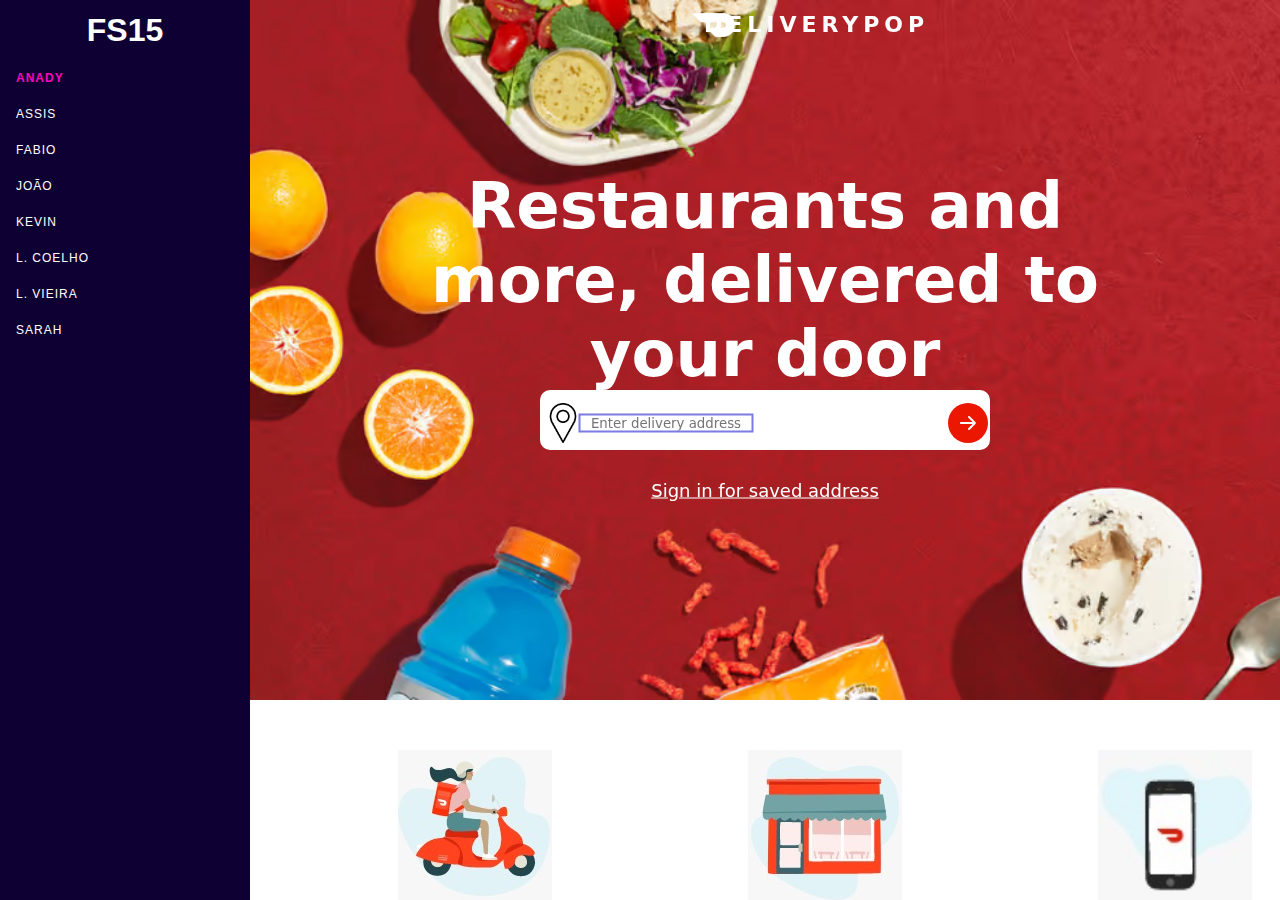
==== commit 0bac6b47: "trabalhos" ====
--- a/index.html
+++ b/index.html
@@ -4,9 +4,55 @@
     <meta charset="UTF-8">
     <meta http-equiv="X-UA-Compatible" content="IE=edge">
     <meta name="viewport" content="width=device-width, initial-scale=1.0">
-    <title>Análise</title>
+    <title>Trabalhos da FS15</title>
+    <link rel="stylesheet" href="estilo.css">
 </head>
 <body>
-    
+    <header>
+        <nav>
+            <h1>FS15</h1>
+            <ul>
+                <li>
+                    <a onClick="link('anady/index.html')" class="active">Anady</a>
+                </li>
+                <li>
+                    <a onClick="link('assis/index.html')">Assis</a>
+                </li>
+                <li>
+                    <a onClick="link('fabio/index.html')">Fabio</a>
+                </li>
+                <li>
+                    <a onClick="link('joao/index.html')">João</a>
+                </li>
+                <li>
+                    <a onClick="link('kevin/index.html')">Kevin</a>
+                </li>
+                <li>
+                    <a onClick="link('lucas_coelho/index.html')">L. Coelho</a>
+                </li>
+                <li>
+                    <a onClick="link('lucas_vieira/index.html')">L. Vieira</a>
+                </li>
+                <li>
+                    <a onClick="link('sarah/index.html')">Sarah</a>
+                </li>
+            </ul>
+        </nav>
+    </header>
+    <main>
+        <iframe id="iframe" src="anady/index.html" frameborder="0"></iframe>
+    </main>
+    <script>
+        function link(link){
+            let iframe = document.getElementById("iframe");
+            iframe.src = link;
+            let lis = document.getElementsByTagName("li");
+            for(let i = 0; i <= lis.length; i++){
+                lis[i].classList.remove("active");
+            }
+            let li = event.target;
+            console.log(li);
+        }
+    </script>
 </body>
 </html>--- a/estilo.css
+++ b/estilo.css
@@ -0,0 +1,47 @@
+*{
+    padding: 0;
+    margin: 0;
+    box-sizing: border-box;
+    font-family: Arial, Helvetica, sans-serif;
+}
+header{
+    width: 250px;
+    height: 100vh;
+    position: fixed;
+    top: 0;
+    left: 0;
+    background-color: #0f0033;
+}
+header h1{
+    line-height: 60px;
+    margin: 0;
+    text-align: center;
+    color: #FFFFFF;
+}
+header ul li a{
+    display: block;
+    line-height: 36px;
+    padding: 0 16px;
+    color: #FFFFFF;
+    text-decoration: none;
+    transition: .3s ease;
+    text-transform: uppercase;
+    letter-spacing: 1px;
+    font-size: 12px;
+    cursor: pointer;
+}
+header ul li a:hover{
+    background-color: #FFFFFF15;
+}
+header ul li a.active{
+    color: #ff00bb;
+    font-weight: bold;
+}
+iframe{
+    width: calc(100% - 250px);
+    height: 100vh;
+    overflow: auto;
+    position: fixed;
+    right: 0;
+    top: 0;
+}